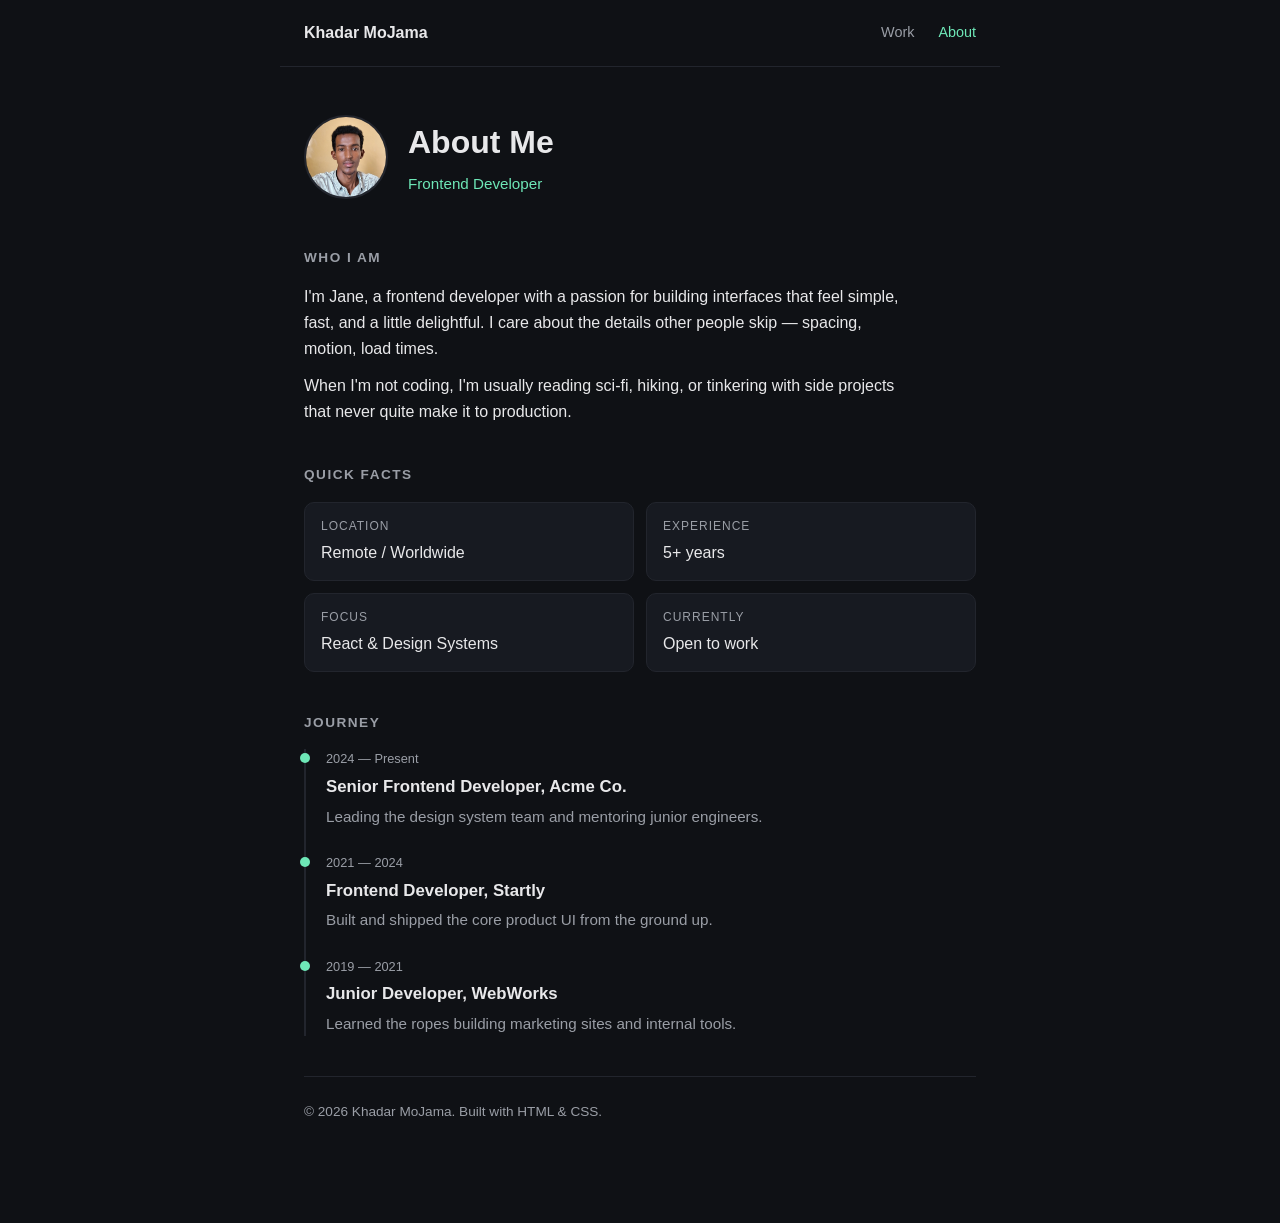
==== about.html @ 691d210d "feat: add about section" ====
<!doctype html>
<html lang="en">
  <head>
    <meta charset="UTF-8" />
    <meta name="viewport" content="width=device-width, initial-scale=1.0" />
    <title>About — Jane Doe</title>
    <style>
      :root {
        --bg: #0f1115;
        --card: #171a21;
        --text: #e8e8ea;
        --muted: #9a9ea6;
        --accent: #6ee7b7;
      }
      * {
        box-sizing: border-box;
        margin: 0;
        padding: 0;
      }
      body {
        background: var(--bg);
        color: var(--text);
        font-family:
          -apple-system, BlinkMacSystemFont, "Segoe UI", Helvetica, Arial,
          sans-serif;
        line-height: 1.6;
      }
      .wrap {
        max-width: 720px;
        margin: 0 auto;
        padding: 0 24px 100px;
      }

      nav {
        max-width: 720px;
        margin: 0 auto;
        padding: 20px 24px;
        display: flex;
        justify-content: space-between;
        align-items: center;
        border-bottom: 1px solid #22252d;
        margin-bottom: 48px;
      }
      nav .brand {
        font-weight: 700;
        color: var(--text);
        text-decoration: none;
        font-size: 1rem;
      }
      nav .nav-links {
        display: flex;
        gap: 24px;
      }
      nav .nav-links a {
        color: var(--muted);
        text-decoration: none;
        font-size: 0.9rem;
        transition: color 0.2s;
      }
      nav .nav-links a:hover,
      nav .nav-links a.active {
        color: var(--accent);
      }

      header {
        margin-top: 48px;
        margin-bottom: 48px;
        display: flex;
        align-items: center;
        gap: 20px;
      }
      .avatar {
        width: 84px;
        height: 84px;
        border-radius: 50%;
        object-fit: cover;
        flex-shrink: 0;
        border: 2px solid #22252d;
      }
      header h1 {
        font-size: 2rem;
        font-weight: 700;
      }
      header p.role {
        color: var(--accent);
        font-size: 0.95rem;
        margin-top: 4px;
      }

      section {
        margin-bottom: 40px;
      }
      section h2 {
        font-size: 0.85rem;
        text-transform: uppercase;
        letter-spacing: 1.5px;
        color: var(--muted);
        margin-bottom: 16px;
      }
      section p {
        color: var(--text);
        max-width: 600px;
      }
      section p + p {
        margin-top: 12px;
      }

      .timeline {
        border-left: 2px solid #22252d;
        padding-left: 20px;
      }
      .timeline-item {
        margin-bottom: 24px;
        position: relative;
      }
      .timeline-item::before {
        content: "";
        position: absolute;
        left: -26px;
        top: 4px;
        width: 10px;
        height: 10px;
        border-radius: 50%;
        background: var(--accent);
      }
      .timeline-item .date {
        font-size: 0.8rem;
        color: var(--muted);
      }
      .timeline-item h3 {
        font-size: 1.05rem;
        margin: 4px 0 4px;
      }
      .timeline-item p {
        color: var(--muted);
        font-size: 0.95rem;
      }

      .facts {
        display: grid;
        grid-template-columns: repeat(2, 1fr);
        gap: 12px;
      }
      .facts div {
        background: var(--card);
        border: 1px solid #22252d;
        border-radius: 10px;
        padding: 14px 16px;
      }
      .facts div span {
        display: block;
        font-size: 0.75rem;
        color: var(--muted);
        text-transform: uppercase;
        letter-spacing: 1px;
        margin-bottom: 4px;
      }

      footer {
        color: var(--muted);
        font-size: 0.85rem;
        border-top: 1px solid #22252d;
        padding-top: 24px;
        margin-top: 40px;
      }
    </style>
  </head>
  <body>
    <nav>
      <a class="brand" href="index.html">Khadar MoJama</a>
      <div class="nav-links">
        <a href="index.html">Work</a>
        <a href="about.html" class="active">About</a>
      </div>
    </nav>

    <div class="wrap">
      <header>
        <img class="avatar" src="./khadar.jpg" alt="Khadar MoJama" />
        <div>
          <h1>About Me</h1>
          <p class="role">Frontend Developer</p>
        </div>
      </header>

      <section>
        <h2>Who I Am</h2>
        <p>
          I'm Jane, a frontend developer with a passion for building interfaces
          that feel simple, fast, and a little delightful. I care about the
          details other people skip — spacing, motion, load times.
        </p>
        <p>
          When I'm not coding, I'm usually reading sci-fi, hiking, or tinkering
          with side projects that never quite make it to production.
        </p>
      </section>

      <section>
        <h2>Quick Facts</h2>
        <div class="facts">
          <div><span>Location</span>Remote / Worldwide</div>
          <div><span>Experience</span>5+ years</div>
          <div><span>Focus</span>React &amp; Design Systems</div>
          <div><span>Currently</span>Open to work</div>
        </div>
      </section>

      <section>
        <h2>Journey</h2>
        <div class="timeline">
          <div class="timeline-item">
            <div class="date">2024 — Present</div>
            <h3>Senior Frontend Developer, Acme Co.</h3>
            <p>
              Leading the design system team and mentoring junior engineers.
            </p>
          </div>
          <div class="timeline-item">
            <div class="date">2021 — 2024</div>
            <h3>Frontend Developer, Startly</h3>
            <p>Built and shipped the core product UI from the ground up.</p>
          </div>
          <div class="timeline-item">
            <div class="date">2019 — 2021</div>
            <h3>Junior Developer, WebWorks</h3>
            <p>
              Learned the ropes building marketing sites and internal tools.
            </p>
          </div>
        </div>
      </section>

      <footer>&copy; 2026 Khadar MoJama. Built with HTML &amp; CSS.</footer>
    </div>
  </body>
</html>
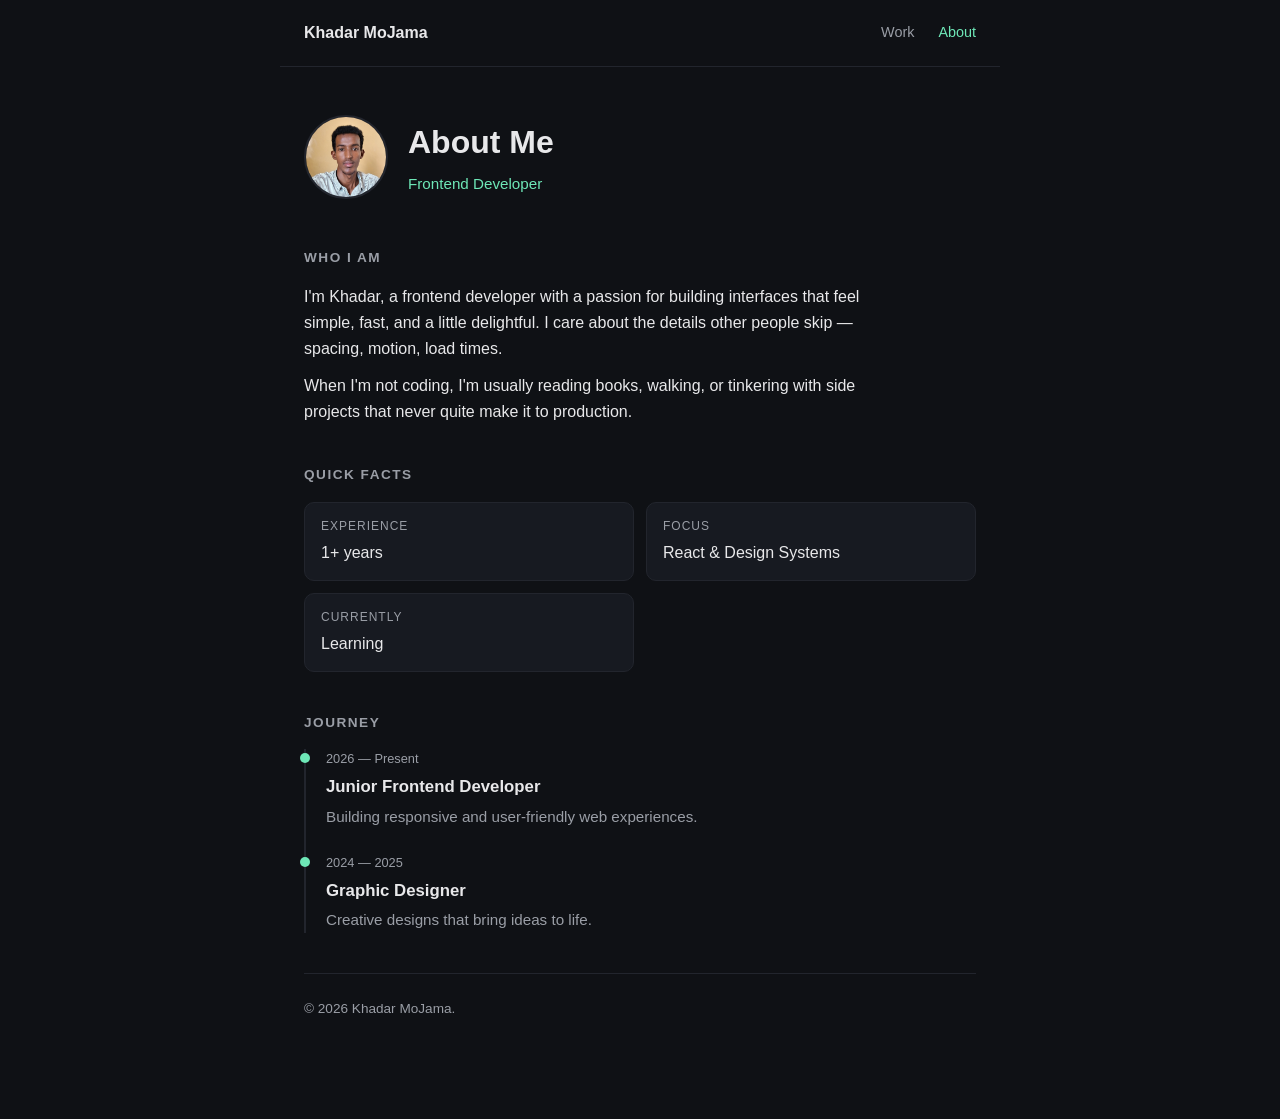
==== commit ccad3536: "chore: updated about page" ====
--- a/about.html
+++ b/about.html
@@ -186,12 +186,12 @@
       <section>
         <h2>Who I Am</h2>
         <p>
-          I'm Jane, a frontend developer with a passion for building interfaces
-          that feel simple, fast, and a little delightful. I care about the
-          details other people skip — spacing, motion, load times.
+          I'm Khadar, a frontend developer with a passion for building
+          interfaces that feel simple, fast, and a little delightful. I care
+          about the details other people skip — spacing, motion, load times.
         </p>
         <p>
-          When I'm not coding, I'm usually reading sci-fi, hiking, or tinkering
+          When I'm not coding, I'm usually reading books, walking, or tinkering
           with side projects that never quite make it to production.
         </p>
       </section>
@@ -199,10 +199,9 @@
       <section>
         <h2>Quick Facts</h2>
         <div class="facts">
-          <div><span>Location</span>Remote / Worldwide</div>
-          <div><span>Experience</span>5+ years</div>
+          <div><span>Experience</span>1+ years</div>
           <div><span>Focus</span>React &amp; Design Systems</div>
-          <div><span>Currently</span>Open to work</div>
+          <div><span>Currently</span>Learning</div>
         </div>
       </section>
 
@@ -210,28 +209,19 @@
         <h2>Journey</h2>
         <div class="timeline">
           <div class="timeline-item">
-            <div class="date">2024 — Present</div>
-            <h3>Senior Frontend Developer, Acme Co.</h3>
-            <p>
-              Leading the design system team and mentoring junior engineers.
-            </p>
+            <div class="date">2026 — Present</div>
+            <h3>Junior Frontend Developer</h3>
+            <p>Building responsive and user-friendly web experiences.</p>
           </div>
           <div class="timeline-item">
-            <div class="date">2021 — 2024</div>
-            <h3>Frontend Developer, Startly</h3>
-            <p>Built and shipped the core product UI from the ground up.</p>
-          </div>
-          <div class="timeline-item">
-            <div class="date">2019 — 2021</div>
-            <h3>Junior Developer, WebWorks</h3>
-            <p>
-              Learned the ropes building marketing sites and internal tools.
-            </p>
+            <div class="date">2024 — 2025</div>
+            <h3>Graphic Designer</h3>
+            <p>Creative designs that bring ideas to life.</p>
           </div>
         </div>
       </section>
 
-      <footer>&copy; 2026 Khadar MoJama. Built with HTML &amp; CSS.</footer>
+      <footer>&copy; 2026 Khadar MoJama.</footer>
     </div>
   </body>
 </html>
